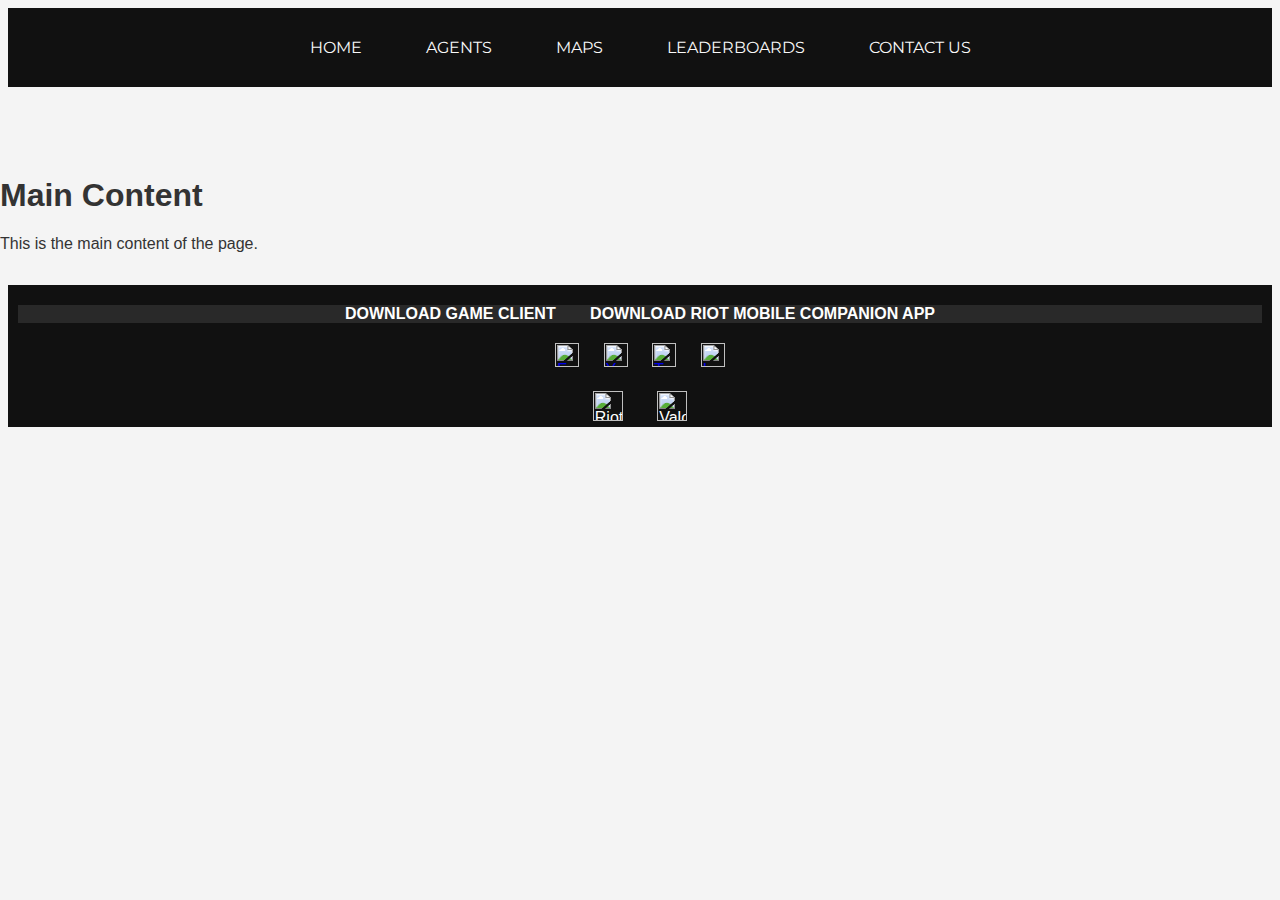
==== home.html @ dcf0dafc "Inital upload" ====
<!DOCTYPE html>
<html lang="en">
<head>
    <meta charset="UTF-8">
    <meta name="viewport" content="width=device-width, initial-scale=1.0">
    <title>Home Page</title>
    <link rel="stylesheet" href="./styles/main.css">
    <link href="https://fonts.googleapis.com/css2?family=Montserrat:wght@400;700&display=swap" rel="stylesheet">
</head>
<body>
    <iframe src="./components/header.html"></iframe>
    <main>
        <h2>Main Content</h2>
        <p>This is the main content of the page.</p>
    </main>
    <iframe src="./components/footer.html"></iframe>
</body>
</html>
---- styles/main.css ----
/* Reset some default browser styles */
body, h1, h2, h3, h4, h5, h6, p, ul, ol, li, a {
    margin: 0;
    padding: 0;
    box-sizing: border-box;
}

/* Set the body styles */
body {
    font-family: Arial, sans-serif;
    line-height: 1.6;
    background-color: #f4f4f4;
    color: #333;
    padding: 0;
    margin: 0;
}

/* Style the main container */
.container {
    max-width: 1200px;
    margin: 0 auto;
    padding: 20px;
    background: #fff;
    box-shadow: 0 0 10px rgba(0, 0, 0, 0.1);
}

/* Style the main content */
main {
    margin: 20px 0;
}

main h2 {
    margin-bottom: 10px;
    font-size: 2em;
}

main p {
    margin-bottom: 20px;
}

/* Style the footer */
footer {
    background: #333;
    color: #fff;
    text-align: center;
    padding: 10px 0;
    position: fixed;
    bottom: 0;
    width: 100%;
}

footer p {
    margin: 0;
}

/* Additional styles for iframe content */
iframe {
    width: 100%;
    border: none;
    display: block;
}
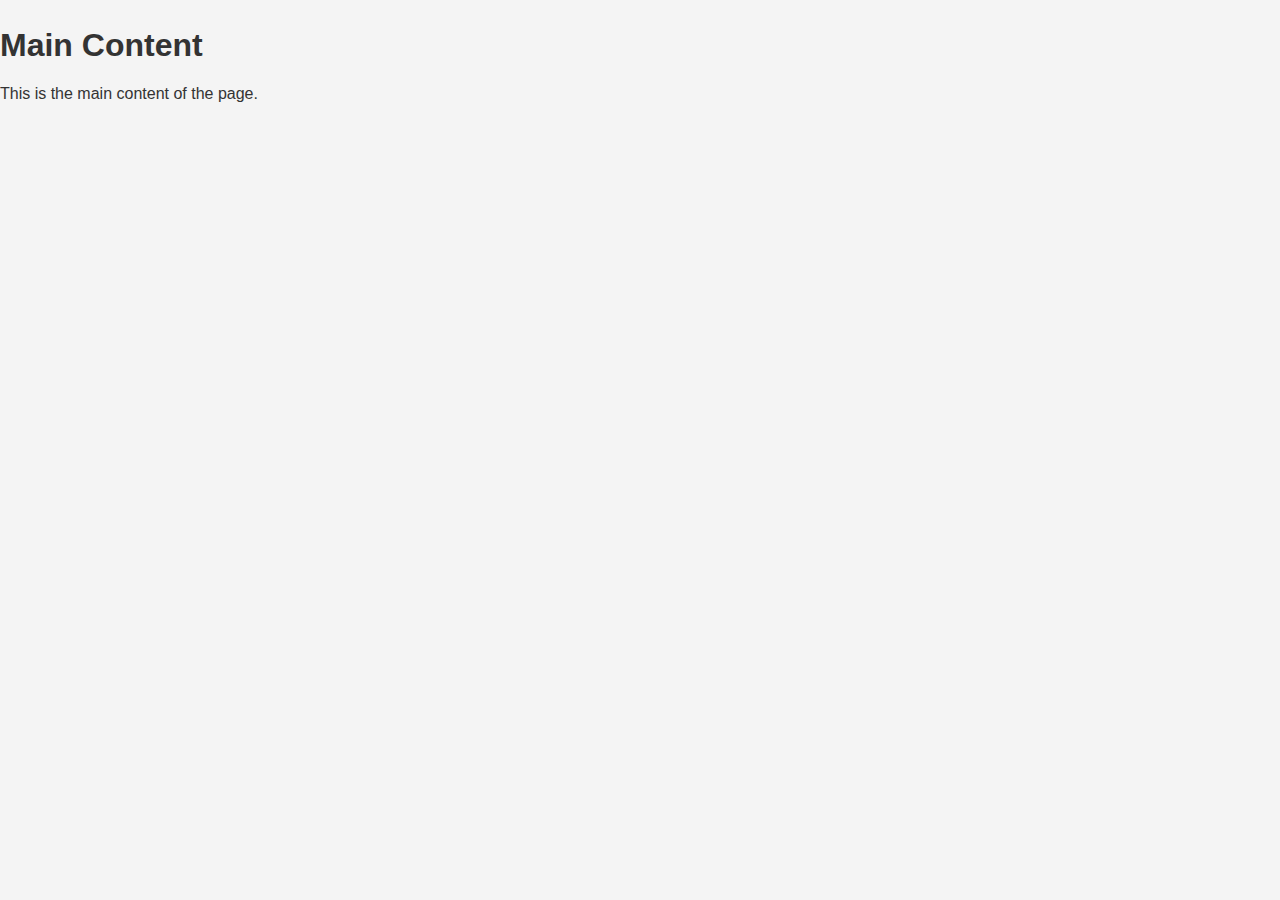
==== commit 6beb3eaf: "Refactor header/footer" ====
--- a/home.html
+++ b/home.html
@@ -4,15 +4,16 @@
     <meta charset="UTF-8">
     <meta name="viewport" content="width=device-width, initial-scale=1.0">
     <title>Home Page</title>
-    <link rel="stylesheet" href="./styles/main.css">
+    <link rel="stylesheet" href="../styles/main.css">
     <link href="https://fonts.googleapis.com/css2?family=Montserrat:wght@400;700&display=swap" rel="stylesheet">
 </head>
 <body>
-    <iframe src="./components/header.html"></iframe>
+    <div id="header"></div>
     <main>
         <h2>Main Content</h2>
         <p>This is the main content of the page.</p>
     </main>
-    <iframe src="./components/footer.html"></iframe>
+    <div id="footer"></div>
+    <script src="./javascript/template.js"></script>
 </body>
 </html>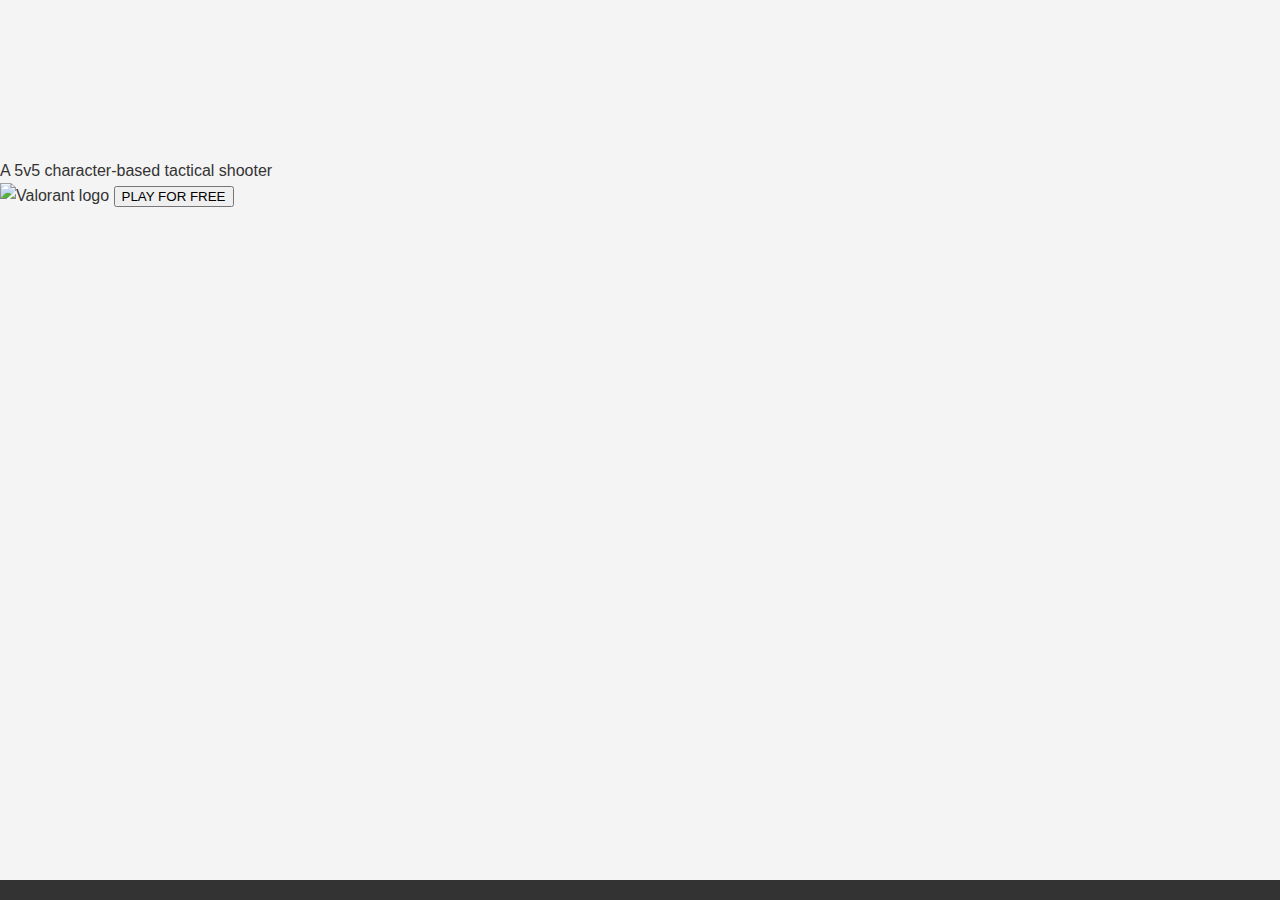
==== commit 93a518b3: "Implement home::video-container" ====
--- a/home.html
+++ b/home.html
@@ -4,16 +4,26 @@
     <meta charset="UTF-8">
     <meta name="viewport" content="width=device-width, initial-scale=1.0">
     <title>Home Page</title>
-    <link rel="stylesheet" href="../styles/main.css">
+    <link rel="stylesheet" href="./styles/main.css">
+    <link rel="stylesheet" href="./styles/video-container/video-container.css">
     <link href="https://fonts.googleapis.com/css2?family=Montserrat:wght@400;700&display=swap" rel="stylesheet">
 </head>
 <body>
-    <div id="header"></div>
+    <header></header>
     <main>
-        <h2>Main Content</h2>
-        <p>This is the main content of the page.</p>
+        <section class="video-container">
+            <video autoplay muted loop class="background-video">
+                <source src="./assets/videos/home.mp4" type="video/mp4">
+                Your browser does not support the video tag.
+            </video>
+            <div class="overlay-content">
+                <p>A 5v5 character-based tactical shooter</p>
+                <img src="./assets/images/title/val.webp" alt="Valorant logo">
+                <button class="cta-button">PLAY FOR FREE</button>
+            </div>
+        </section>
     </main>
-    <div id="footer"></div>
+    <footer></footer>
     <script src="./javascript/template.js"></script>
 </body>
 </html>--- a/styles/main.css
+++ b/styles/main.css
@@ -25,17 +25,10 @@
 }
 
 /* Style the main content */
-main {
-    margin: 20px 0;
-}
 
 main h2 {
     margin-bottom: 10px;
     font-size: 2em;
-}
-
-main p {
-    margin-bottom: 20px;
 }
 
 /* Style the footer */
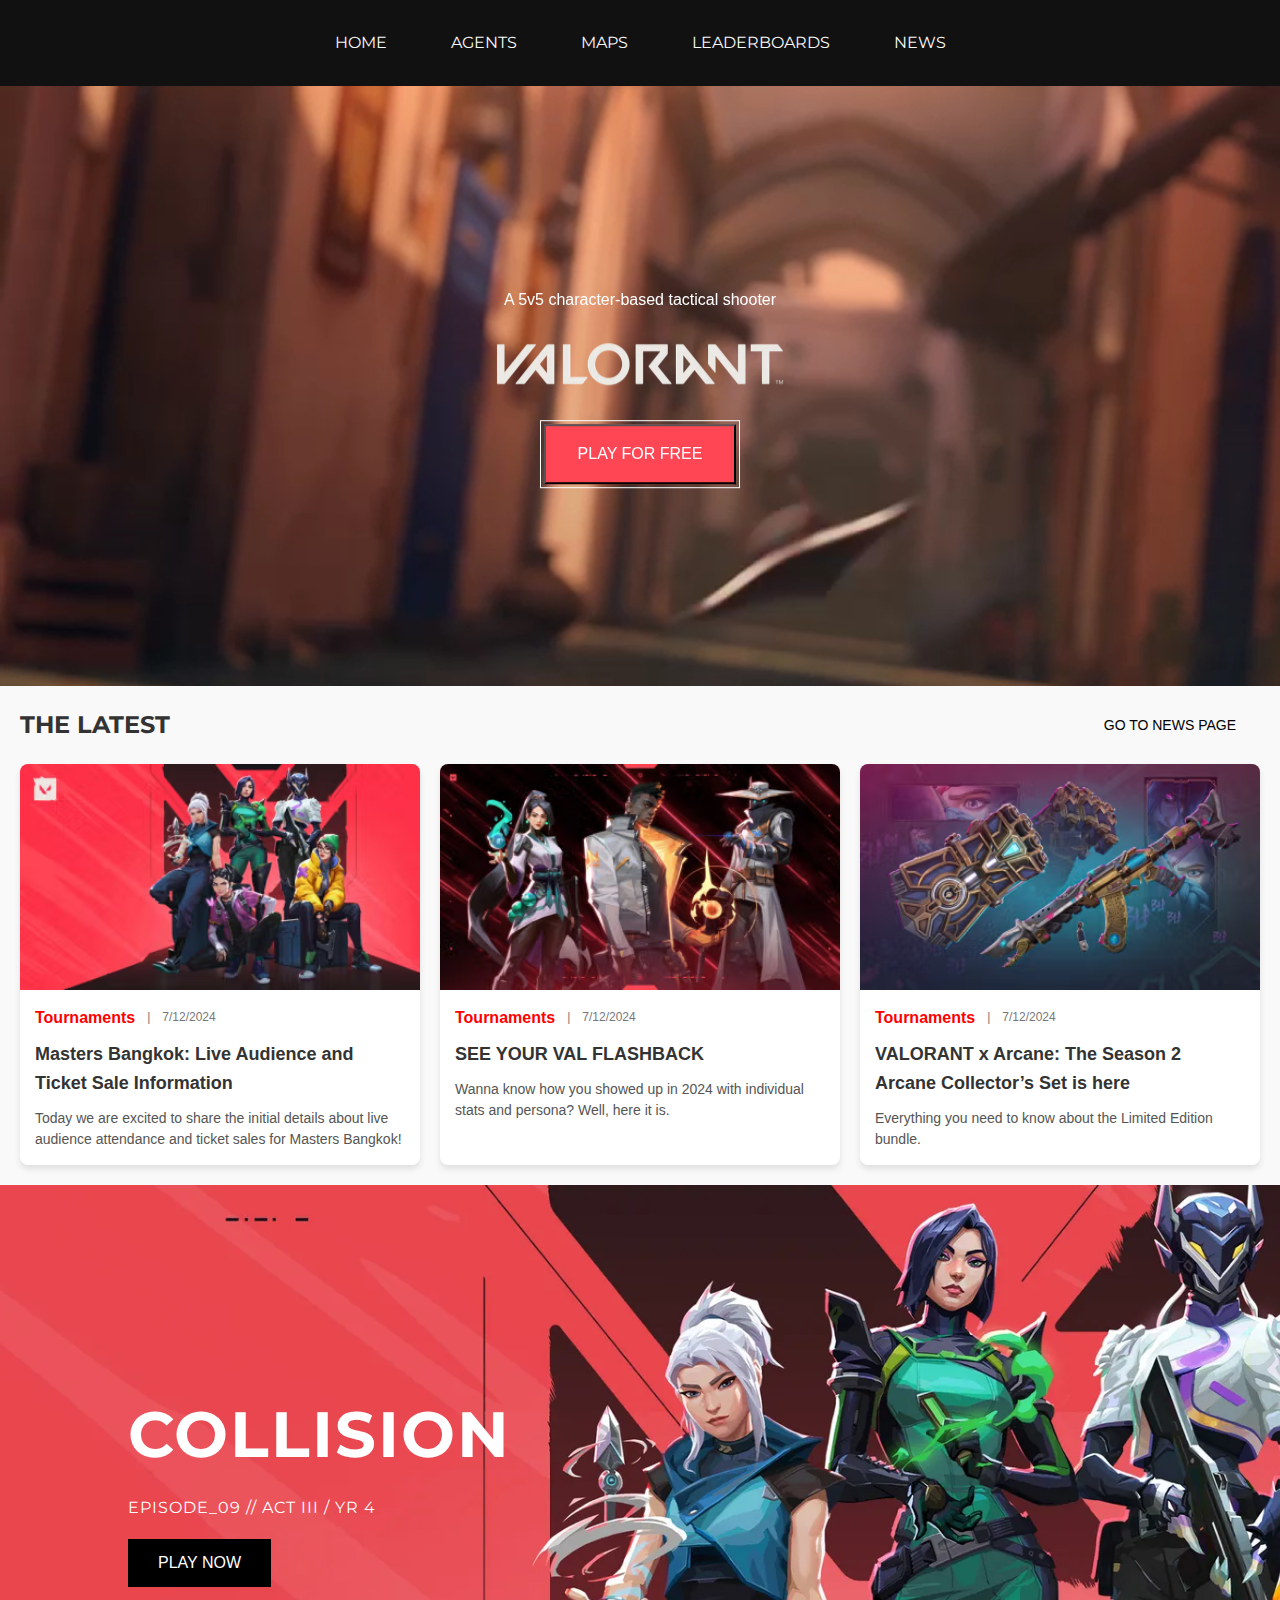
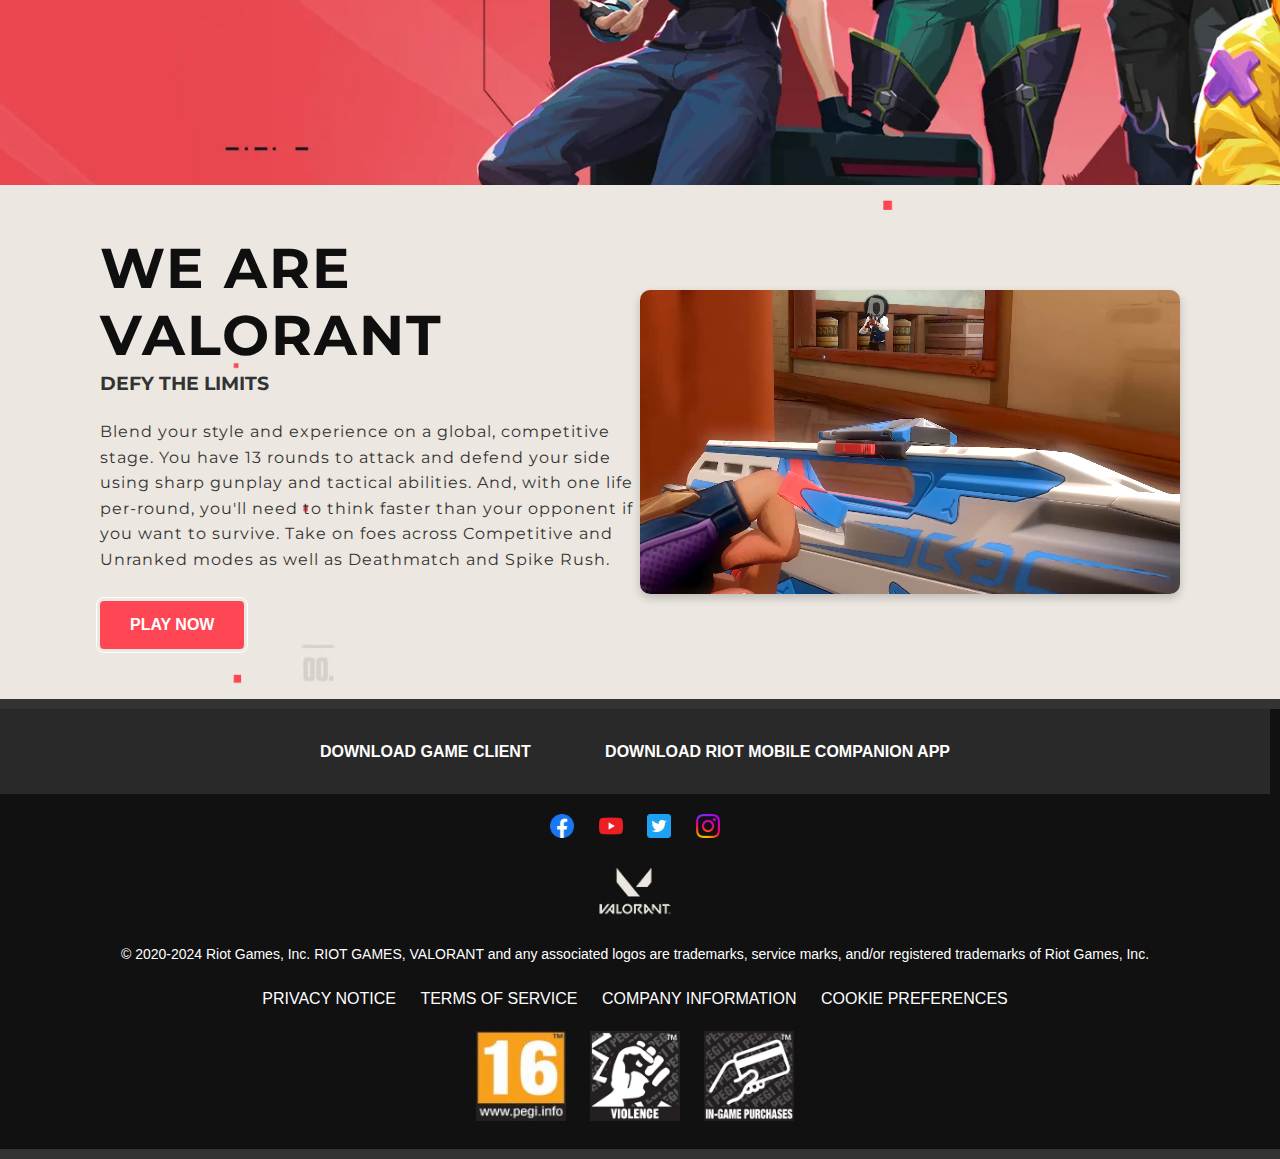
==== commit 2776fed7: "Implement sections:news,collision,weareval" ====
--- a/home.html
+++ b/home.html
@@ -5,8 +5,12 @@
     <meta name="viewport" content="width=device-width, initial-scale=1.0">
     <title>Home Page</title>
     <link rel="stylesheet" href="./styles/main.css">
+    <link rel="stylesheet" href="./styles/home.css">
+    <link rel="stylesheet" href="./styles/banner.css">
+    <link rel="stylesheet" href="./styles/video-container/vid-banner-container.css">
     <link rel="stylesheet" href="./styles/video-container/video-container.css">
     <link href="https://fonts.googleapis.com/css2?family=Montserrat:wght@400;700&display=swap" rel="stylesheet">
+    <link href="https://fonts.googleapis.com/css2?family=Montserrat:wght@700&display=swap" rel="stylesheet">
 </head>
 <body>
     <header></header>
@@ -22,6 +26,70 @@
                 <button class="cta-button">PLAY FOR FREE</button>
             </div>
         </section>
+        <section class="news-container">
+            <div class="top">
+                <div class="left">
+                    The Latest
+                </div>
+                <div class="right">
+                    <a href="#">Go to news page<img src="./assets/images/icons/news.png"></a>
+                </div>
+            </div>
+            <div class="cards">
+                <div class="card">
+                    <img src="./assets/images/box/left.avif" alt="news1">
+                    <div class="content">
+                        <div class="meta">
+                            <div class="type">Tournaments</div>|
+                            <div class="date">7/12/2024</div>
+                        </div>
+                        <h3>Masters Bangkok: Live Audience and Ticket Sale Information</h3>
+                        <p>Today we are excited to share the initial details about live audience attendance and ticket sales for Masters Bangkok!</p>
+                    </div>
+                </div>
+                <div class="card">
+                    <img src="./assets/images/box/mid.avif" alt="news2">
+                    <div class="content">
+                        <div class="meta">
+                            <div class="type">Tournaments</div>|
+                            <div class="date">7/12/2024</div>
+                        </div>
+                        <h3>SEE YOUR VAL FLASHBACK</h3>
+                        <p>Wanna know how you showed up in 2024 with individual stats and persona? Well, here it is.</p>
+                    </div>
+                </div>
+                <div class="card">
+                    <img src="./assets/images/box/right.avif" alt="news2">
+                    <div class="content">
+                        <div class="meta">
+                            <div class="type">Tournaments</div>|
+                            <div class="date">7/12/2024</div>
+                        </div>
+                        <h3>VALORANT x Arcane: The Season 2 Arcane Collector’s Set is here</h3>
+                        <p>Everything you need to know about the Limited Edition bundle.</p>
+                    </div>
+                </div>
+            </div>
+        </section>
+        <section class="banner-container">
+            <img src="./assets/images/banners/collision.webp" alt="collision">
+            <div class="overlay">
+                <h2>COLLISION</h2>
+                <p>EPISODE_09 // ACT III / YR 4</p>
+                <button class="cta-button">PLAY NOW</button>
+            </div>
+        </section>
+        <section class="vid-banner-container">
+            <div class="left">
+                <h2>WE ARE VALORANT</h2>
+                <h3>DEFY THE LIMITS</h3>
+                <p>Blend your style and experience on a global, competitive stage. You have 13 rounds to attack and defend your side using sharp gunplay and tactical abilities. And, with one life per-round, you'll need to think faster than your opponent if you want to survive. Take on foes across Competitive and Unranked modes as well as Deathmatch and Spike Rush.</p>
+                <button class="cta-button">PLAY NOW</button>
+            </div>
+            <div class="right">
+                <video autoplay muted loop class="background" src="./assets/videos/vb-vid.mp4">
+            </div>
+        </section>
     </main>
     <footer></footer>
     <script src="./javascript/template.js"></script>
--- a/styles/main.css
+++ b/styles/main.css
@@ -37,8 +37,7 @@
     color: #fff;
     text-align: center;
     padding: 10px 0;
-    position: fixed;
-    bottom: 0;
+    position: relative;
     width: 100%;
 }
 
--- a/styles/home.css
+++ b/styles/home.css
@@ -0,0 +1,100 @@
+.news-container {
+  padding: 20px;
+  background-color: #f9f9f9;
+  font-family: "Arial", sans-serif;
+  color: #333;
+}
+
+.news-container .top {
+  display: flex;
+  justify-content: space-between;
+  align-items: center;
+  margin-bottom: 20px;
+}
+
+.news-container .top .left {
+  font-family: "Montserrat", "Arial", sans-serif;
+  font-size: 24px;
+  font-weight: bold;
+  text-transform: uppercase;
+}
+
+.news-container .top .right a {
+  text-decoration: none;
+  color: black;
+  font-size: 14px;
+  display: flex;
+  align-items: center;
+  text-transform: uppercase;
+}
+
+.news-container .top .right a img {
+  margin-left: 8px;
+  width: 16px;
+  height: 16px;
+}
+
+.news-container .cards {
+  display: flex;
+  gap: 20px;
+  justify-content: space-between;
+}
+
+.news-container .card {
+  background-color: #fff;
+  border-radius: 8px;
+  box-shadow: 0 4px 6px rgba(0, 0, 0, 0.1);
+  overflow: hidden;
+  flex: 1;
+  display: flex;
+  flex-direction: column;
+}
+
+.news-container .card img {
+  width: 100%;
+  height: auto;
+  display: block;
+}
+
+.news-container .card .content {
+  padding: 15px;
+  display: flex;
+  flex-direction: column;
+  gap: 10px;
+}
+
+.news-container .card .meta {
+  display: flex;
+  gap: 12px;
+  font-size: 12px;
+  color: #777;
+  align-items: center;
+}
+
+.news-container .card .meta .type {
+  display: flex;
+  justify-content: space-between;
+  font-size: 16px;
+  font-weight: 600;
+  color: red;
+}
+
+.news-container .card .meta .date {
+  display: flex;
+  align-items: center;
+  height: 100%;
+}
+
+.news-container .card h3 {
+  font-size: 18px;
+  font-weight: bold;
+  color: #333;
+  margin: 0;
+}
+
+.news-container .card p {
+  font-size: 14px;
+  color: #555;
+  margin: 0;
+  line-height: 1.5;
+}
--- a/styles/banner.css
+++ b/styles/banner.css
@@ -0,0 +1,56 @@
+/* Banner Container */
+.banner-container {
+    position: relative;
+    width: 100%;
+    height: 600px;
+    overflow: hidden;
+}
+
+.banner-container img {
+    width: 100%;
+    height: 100%;
+    object-fit: cover;
+}
+
+/* Overlay Content */
+.banner-container .overlay {
+    position: absolute;
+    top: 50%;
+    left: 10%;
+    transform: translateY(-50%);
+    color: #fff;
+    font-family: 'Montserrat', sans-serif;
+    z-index: 2;
+    text-align: left;
+}
+
+.banner-container .overlay h2 {
+    font-size: 4rem;
+    font-weight: bold;
+    margin: 0;
+    text-transform: uppercase;
+    letter-spacing: 2px;
+}
+
+.banner-container .overlay p {
+    margin: 10px 0;
+    font-size: 1rem;
+    letter-spacing: 1px;
+}
+
+.banner-container .cta-button {
+    background-color: #000; 
+    color: #fff; 
+    padding: 15px 30px;
+    font-size: 1rem; 
+    text-transform: uppercase;
+    cursor: pointer;
+    border: none;
+    outline: none;
+    transition: background-color 0.3s ease, color 0.3s ease;
+}
+
+.banner-container .cta-button:hover {
+    background-color: #fff;
+    color: #000;
+}
--- a/styles/video-container/vid-banner-container.css
+++ b/styles/video-container/vid-banner-container.css
@@ -0,0 +1,69 @@
+/* Vid Banner Container */
+.vid-banner-container {
+    display: flex;
+    justify-content: space-between;
+    align-items: center;
+    padding: 50px 100px;
+    background-color: #f5f5f5; /* Light beige color matching the design */
+    font-family: 'Montserrat', sans-serif;
+    background-image: url('../../assets/images/banners/vb-bg.avif');
+    background-size: cover;
+    background-position: center;
+}
+
+/* Left Section Styling */
+.vid-banner-container .left {
+    flex: 1;
+    text-align: left;
+}
+
+.vid-banner-container .left h2 {
+    font-size: 3.5rem;
+    font-weight: bold;
+    color: #0f0f0f;
+    margin: 0;
+    text-transform: uppercase;
+    letter-spacing: 2px;
+    line-height: 1.2;
+}
+
+.vid-banner-container .left p {
+    font-size: 1rem;
+    color: #333;
+    margin: 20px 0;
+    letter-spacing: 1px;
+}
+
+.vid-banner-container .left .cta-button {
+    display: inline-block;
+    background-color: #ff4655;
+    color: #fff;
+    padding: 15px 30px;
+    text-transform: uppercase;
+    font-size: 1rem;
+    font-weight: bold;
+    border: none;
+    cursor: pointer;
+    border-radius: 4px;
+    transition: background-color 0.3s ease, transform 0.2s ease;
+}
+
+.vid-banner-container .left .cta-button:hover {
+    background-color: #e03a4a;
+    transform: translateY(-3px);
+}
+
+/* Right Section Styling */
+.vid-banner-container .right {
+    flex: 1;
+    display: flex;
+    justify-content: center;
+    align-items: center;
+}
+
+.vid-banner-container .right video {
+    max-width: 100%;
+    height: auto;
+    border-radius: 10px; /* Add a smooth border effect for the video */
+    box-shadow: 0px 4px 10px rgba(0, 0, 0, 0.2);
+}
--- a/styles/video-container/video-container.css
+++ b/styles/video-container/video-container.css
@@ -0,0 +1,58 @@
+/* Video Container */
+.video-container {
+    position: relative;
+    width: 100%;
+    height: 600px;
+    overflow: hidden;
+}
+
+.background-video {
+    position: relative;
+    width: 100%;
+    height: 100%;
+    object-fit: cover;
+    z-index: 1;
+}
+
+/* Overlay Content */
+.overlay-content {
+    display: flex;
+    flex-direction: column;
+    gap: 24px;
+    align-items: center;
+    position: absolute;
+    top: 50%;
+    left: 50%;
+    transform: translate(-50%, -50%);
+    z-index: 2; 
+    color: #fff;
+    text-align: center;
+    font-family: 'Lucida Sans', 'Lucida Sans Regular', 'Lucida Grande', 'Lucida Sans Unicode', Geneva, Verdana, sans-serif
+}
+
+.overlay-content h2 {
+    font-size: 3rem;
+    margin: 0;
+}
+
+.overlay-content p {
+    font-size: 1rem;
+}
+
+.cta-button {
+    background-color: #ff4655; 
+    color: white; 
+    padding: 19px 32px; 
+    font-size: 1rem; 
+    cursor: pointer;
+    border-radius: 0px; 
+    outline: 1px solid white;
+    outline-offset: 3px; 
+    transition: background-color 0.3s ease, outline-color 0.3s ease;
+    margin-top: 8px;
+}
+
+.cta-button:hover {
+    background-color: #ffff; 
+    color: black;
+}
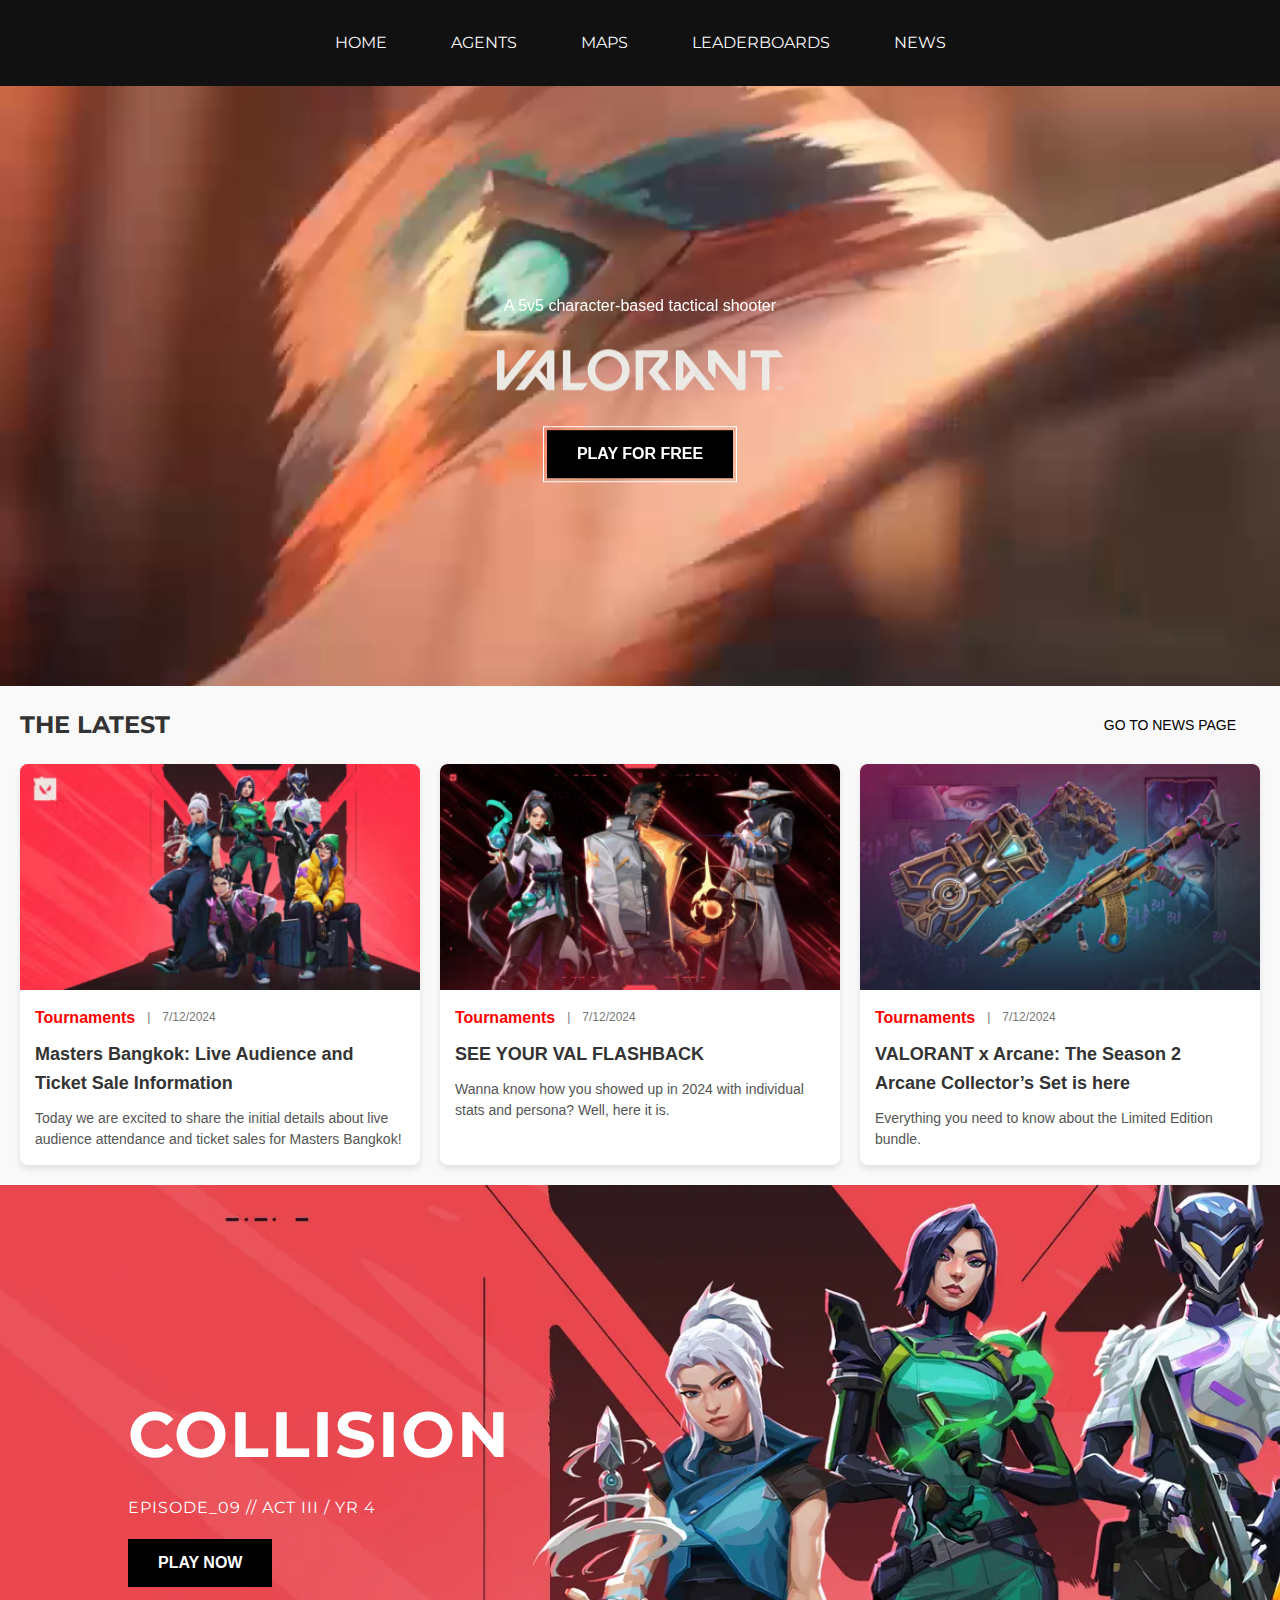
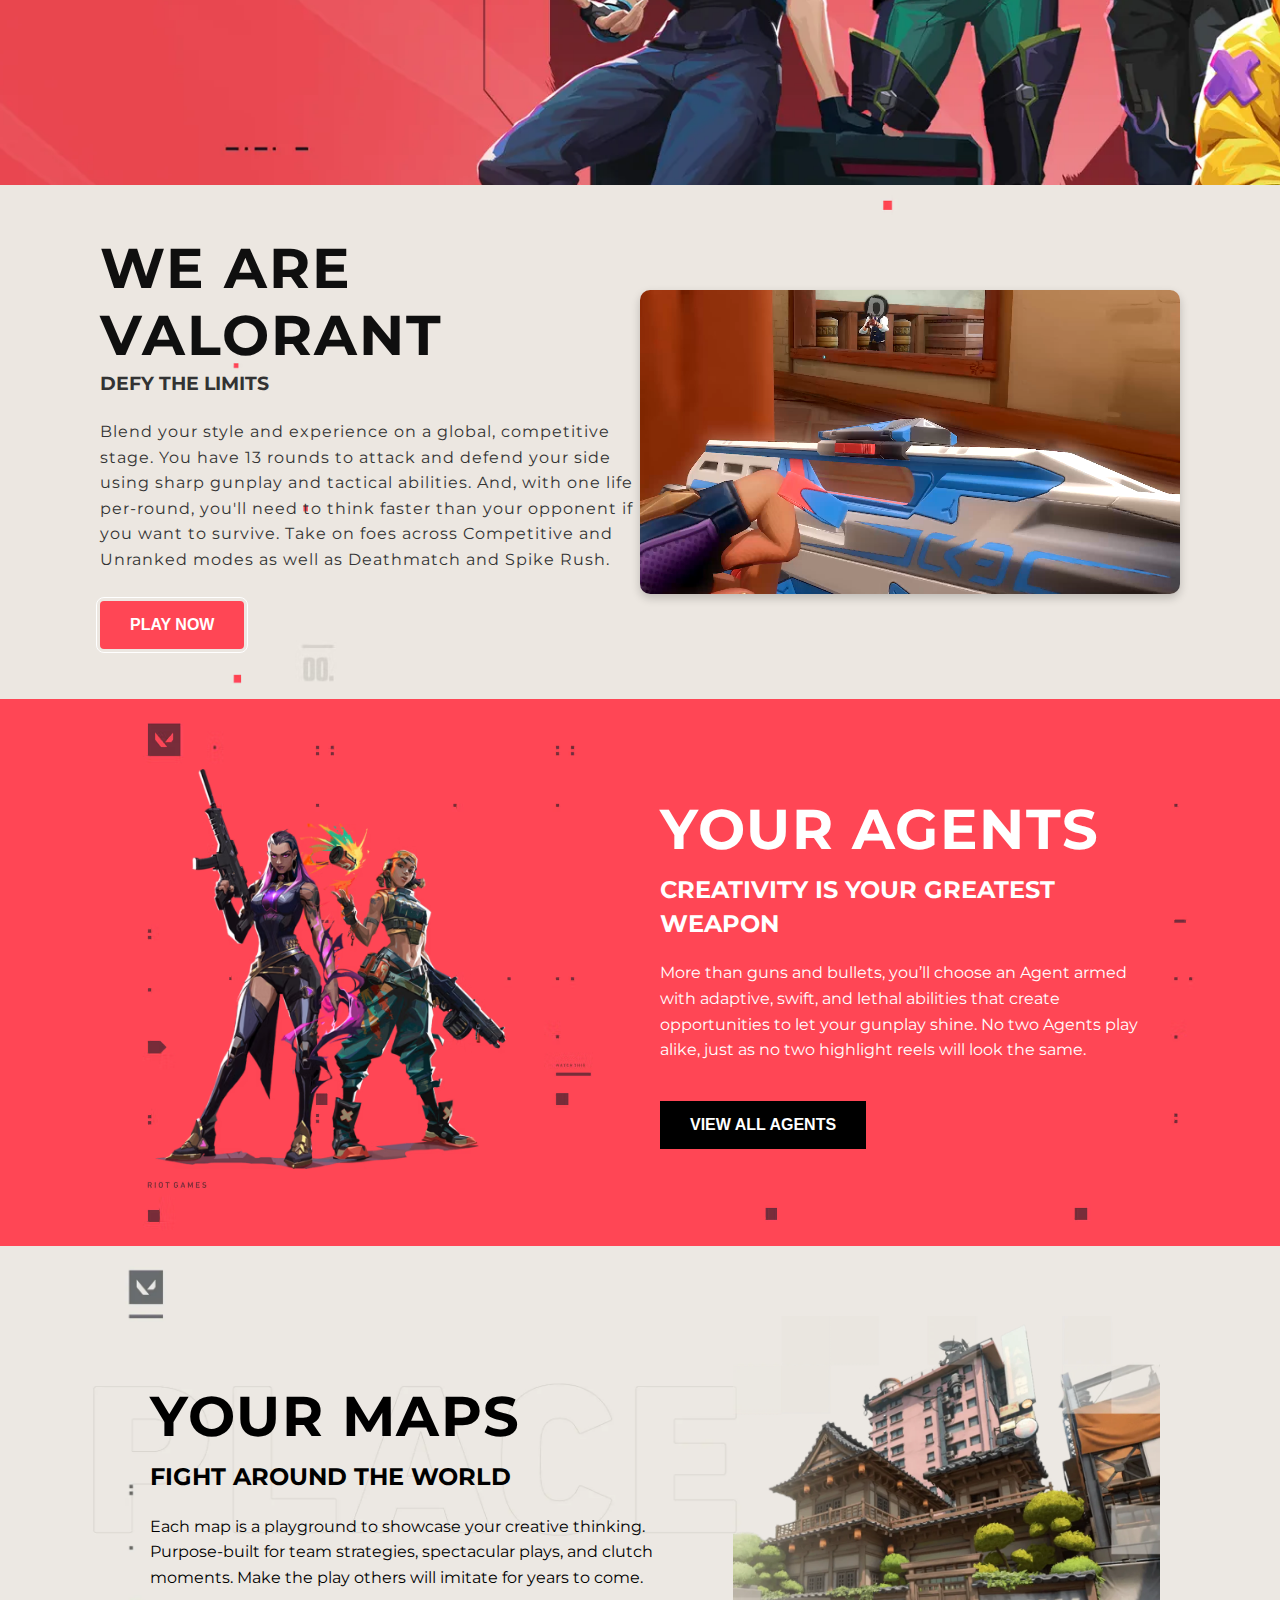
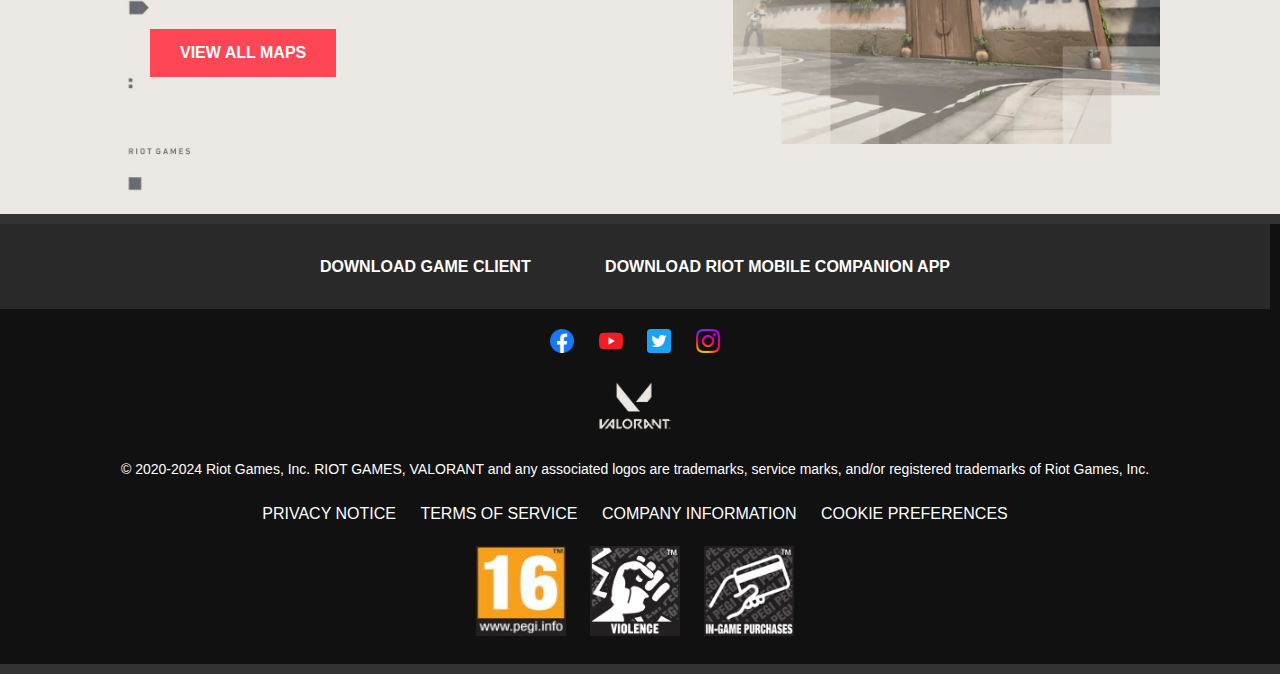
==== commit 906d912f: "Implement sections:news,collision,weareval" ====
--- a/home.html
+++ b/home.html
@@ -9,6 +9,7 @@
     <link rel="stylesheet" href="./styles/banner.css">
     <link rel="stylesheet" href="./styles/video-container/vid-banner-container.css">
     <link rel="stylesheet" href="./styles/video-container/video-container.css">
+    <link rel="stylesheet" href="./styles/img-banner-container.css">
     <link href="https://fonts.googleapis.com/css2?family=Montserrat:wght@400;700&display=swap" rel="stylesheet">
     <link href="https://fonts.googleapis.com/css2?family=Montserrat:wght@700&display=swap" rel="stylesheet">
 </head>
@@ -90,6 +91,28 @@
                 <video autoplay muted loop class="background" src="./assets/videos/vb-vid.mp4">
             </div>
         </section>
+        <section class="img-banner-container lr">
+            <div class="left lr-txt">
+                <img src="./assets/images/banners/agents.avif" alt="agents">
+            </div>
+            <div class="right">
+                <h2>YOUR AGENTS</h2>
+                <h3>CREATIVITY IS YOUR GREATEST WEAPON</h3>
+                <p>More than guns and bullets, you’ll choose an Agent armed with adaptive, swift, and lethal abilities that create opportunities to let your gunplay shine. No two Agents play alike, just as no two highlight reels will look the same.</p>
+                <button class="cta-button">VIEW ALL AGENTS</button>
+            </div>
+        </section>
+        <section class="img-banner-container rl">
+            <div class="left rl-text">
+                <h2>YOUR MAPS</h2>
+                <h3>FIGHT AROUND THE WORLD</h3>
+                <p>Each map is a playground to showcase your creative thinking. Purpose-built for team strategies, spectacular plays, and clutch moments. Make the play others will imitate for years to come.</p>
+                <button class="cta-button">VIEW ALL MAPS</button>
+            </div>
+            <div class="right">
+                <img src="./assets/images/banners/maps.webp" alt="maps">
+            </div>
+        </section>
     </main>
     <footer></footer>
     <script src="./javascript/template.js"></script>
--- a/styles/img-banner-container.css
+++ b/styles/img-banner-container.css
@@ -0,0 +1,166 @@
+/* General Styles for Banner Container */
+.img-banner-container {
+    display: flex;
+    justify-content: space-between;
+    align-items: center;
+    padding: 50px 100px;
+    color: #fff;
+    font-family: 'Montserrat', sans-serif;
+}
+
+/* Background Styling for Each Section */
+.lr {
+    background-color: #ff4655;
+    background-image: url('../assets/images/banners/ib-bg-red.avif');
+    background-size: cover;
+    background-position: center;
+}
+
+.rl {
+    background-color: #f5f5f5;
+    background-image: url('../assets/images/banners/ib-bg-white.webp');
+    background-size: cover;
+    background-position: center;
+}
+
+/* Text Section Styling */
+.img-banner-container .left,
+.img-banner-container .right {
+    flex: 1;
+    padding: 20px;
+}
+
+.lr .right,
+.rl .left {
+    text-align: left;
+}
+
+.rl .left {
+    padding-left: 50px;
+    text-align: left;
+}
+
+.img-banner-container h2 {
+    font-size: 3.5rem;
+    font-weight: bold;
+    margin: 0 0 10px;
+    text-transform: uppercase;
+    letter-spacing: 1.5px;
+    line-height: 1.2;
+    color: white;
+}
+
+.img-banner-container .rl-text h2{
+    color: black;
+}
+
+.img-banner-container h3 {
+    font-size: 1.5rem;
+    font-weight: bold;
+    margin: 0 0 15px;
+    line-height: 1.4;
+    color: #000;
+}
+
+.lr h3,
+.lr p {
+    color: #fff; /* Override for red section */
+}
+
+.img-banner-container p {
+    font-size: 1rem;
+    line-height: 1.6;
+    margin: 20px 0 30px;
+    color: white;
+}
+
+.img-banner-container .rl-text p {
+    font-size: 1rem;
+    line-height: 1.6;
+    margin: 20px 0 30px;
+    color: black;
+}
+
+.img-banner-container .cta-button{
+    outline: none;
+    
+}
+
+/* Button Styling */
+.cta-button {
+    background-color: #000;
+    color: #fff;
+    padding: 15px 30px;
+    text-transform: uppercase;
+    font-size: 1rem;
+    font-weight: bold;
+    border: none;
+    cursor: pointer;
+    /* border-radius: 4px; */
+    transition: background-color 0.3s ease, transform 0.2s ease;
+}
+
+.rl .cta-button {
+    background-color: #ff4655;
+}
+
+.rl .cta-button:hover {
+    background-color: #333;
+    color: white;
+}
+
+/* Image Section Styling */
+.img-banner-container .right img,
+.img-banner-container .left img {
+    max-width: 80%;
+    height: auto;
+    border-radius: 10px;
+    /* box-shadow: 0 4px 8px rgba(0, 0, 0, 0.2); */
+}
+
+.rl .right img {
+    max-width: 100%;
+}
+
+/* Adjustments for .rl Section (YOUR MAPS) */
+.rl .left {
+    padding-right: 50px;
+    flex: 1.2;
+}
+
+.rl .right {
+    flex: 1;
+    display: flex;
+    justify-content: center;
+    align-items: center;
+}
+
+/* Responsive Design */
+@media (max-width: 768px) {
+    .img-banner-container {
+        flex-direction: column;
+        padding: 20px;
+        text-align: center;
+    }
+
+    .img-banner-container .left,
+    .img-banner-container .right {
+        padding: 0;
+    }
+
+    .img-banner-container h2 {
+        font-size: 2.5rem;
+    }
+
+    .img-banner-container h3 {
+        font-size: 1.2rem;
+    }
+
+    .img-banner-container img {
+        max-width: 90%;
+    }
+
+    .cta-button {
+        margin: 20px auto 0;
+    }
+}
